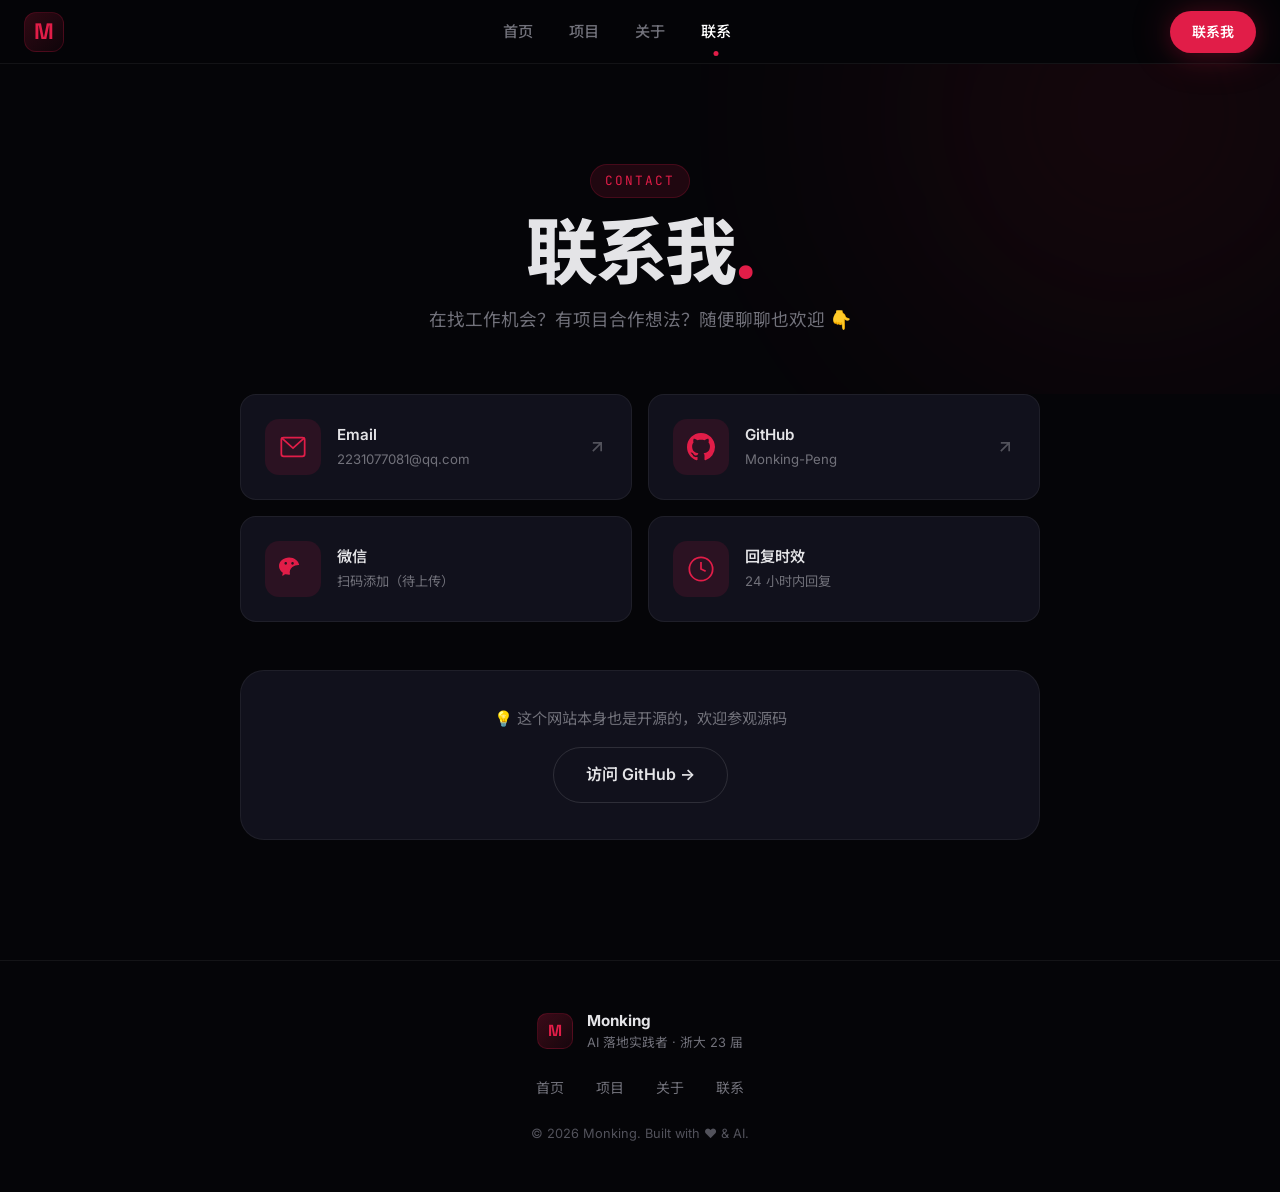
==== contact.html @ 84ed68e5 "🎉 Initial commit — Monking portfolio site Red+Black dark theme, multi-page structure: - index.html: " ====
<!DOCTYPE html>
<html lang="zh-CN">
<head>
  <meta charset="UTF-8" />
  <meta name="viewport" content="width=device-width, initial-scale=1.0" />
  <title>联系 — Monking</title>
  <meta name="description" content="联系 Monking：AI 产品 & FDE 方向求职中，欢迎联系" />
  <link rel="preconnect" href="https://fonts.googleapis.com" />
  <link rel="preconnect" href="https://fonts.gstatic.com" crossorigin />
  <link href="https://fonts.googleapis.com/css2?family=Inter:wght@400;500;600;700;800;900&family=Noto+Sans+SC:wght@400;500;700;900&family=Space+Grotesk:wght@400;500;600;700&family=JetBrains+Mono:wght@400;500&display=swap" rel="stylesheet" />
  <link rel="stylesheet" href="styles.css" />
</head>
<body class="page-inner">

  <!-- ═══════════════════════════ NAVIGATION ═══════════════════════════ -->
  <header id="navbar" class="scrolled">
    <div class="nav-glass"></div>
    <div class="nav-inner">
      <a href="index.html" class="nav-logo group">
        <div class="logo-glow"></div>
        <span class="logo-text">M</span>
      </a>
      <nav class="nav-links">
        <a href="index.html" class="nav-link">首页<span class="nav-dot"></span></a>
        <a href="projects.html" class="nav-link">项目<span class="nav-dot"></span></a>
        <a href="about.html" class="nav-link">关于<span class="nav-dot"></span></a>
        <a href="contact.html" class="nav-link active">联系<span class="nav-dot"></span></a>
      </nav>
      <div class="nav-actions">
        <a href="contact.html" class="btn btn-primary btn-sm">联系我</a>
        <button class="menu-toggle" aria-label="菜单">
          <span></span><span></span><span></span>
        </button>
      </div>
    </div>
  </header>

  <main>
    <!-- ═══════════════════════════ PAGE HEADER ═══════════════════════════ -->
    <section class="page-hero">
      <div class="page-hero-bg">
        <div class="hero-orb hero-orb-1" style="top:-250px;right:-150px;"></div>
      </div>
      <div class="page-hero-content">
        <span class="section-eyebrow">Contact</span>
        <h1 class="page-hero-title">联系我<span class="text-red">.</span></h1>
        <p class="page-hero-desc">在找工作机会？有项目合作想法？随便聊聊也欢迎 👇</p>
      </div>
    </section>

    <!-- ═══════════════════════════ CONTACT ═══════════════════════════ -->
    <section class="contact contact-page">
      <div class="contact-grid">
        <a href="mailto:2231077081@qq.com" class="contact-card group">
          <div class="contact-card-icon">
            <svg width="28" height="28" viewBox="0 0 24 24" fill="none" stroke="currentColor" stroke-width="1.5">
              <rect x="2" y="4" width="20" height="16" rx="2"/>
              <path d="M22 4L12 13 2 4"/>
            </svg>
          </div>
          <div class="contact-card-info">
            <h4>Email</h4>
            <span>2231077081@qq.com</span>
          </div>
          <svg class="contact-card-arrow" width="20" height="20" viewBox="0 0 24 24" fill="none" stroke="currentColor" stroke-width="2"><path d="M7 17L17 7M7 7h10v10"/></svg>
        </a>

        <a href="https://github.com/Monking-Peng" target="_blank" rel="noreferrer" class="contact-card group">
          <div class="contact-card-icon">
            <svg width="28" height="28" viewBox="0 0 24 24" fill="currentColor">
              <path d="M12 0C5.37 0 0 5.37 0 12c0 5.31 3.435 9.795 8.205 11.385.6.105.825-.255.825-.57 0-.285-.015-1.23-.015-2.235-3.015.555-3.795-.735-4.035-1.41-.135-.345-.72-1.41-1.23-1.695-.42-.225-1.02-.78-.015-.795.945-.015 1.62.87 1.845 1.23 1.08 1.815 2.805 1.305 3.495.99.105-.78.42-1.305.765-1.605-2.67-.3-5.46-1.335-5.46-5.925 0-1.305.465-2.385 1.23-3.225-.12-.3-.54-1.53.12-3.18 0 0 1.005-.315 3.3 1.23.96-.27 1.98-.405 3-.405s2.04.135 3 .405c2.295-1.56 3.3-1.23 3.3-1.23.66 1.65.24 2.88.12 3.18.765.84 1.23 1.905 1.23 3.225 0 4.605-2.805 5.625-5.475 5.925.435.375.81 1.095.81 2.22 0 1.605-.015 2.895-.015 3.3 0 .315.225.69.825.57A12.02 12.02 0 0024 12c0-6.63-5.37-12-12-12z"/>
            </svg>
          </div>
          <div class="contact-card-info">
            <h4>GitHub</h4>
            <span>Monking-Peng</span>
          </div>
          <svg class="contact-card-arrow" width="20" height="20" viewBox="0 0 24 24" fill="none" stroke="currentColor" stroke-width="2"><path d="M7 17L17 7M7 7h10v10"/></svg>
        </a>

        <div class="contact-card contact-wechat">
          <div class="contact-card-icon">
            <svg width="28" height="28" viewBox="0 0 24 24" fill="currentColor">
              <path d="M8.691 2.188C3.891 2.188 0 5.476 0 9.53c0 2.212 1.17 4.203 3.002 5.55a.59.59 0 01.213.665l-.39 1.48c-.019.07-.048.141-.048.213 0 .163.13.295.29.295a.326.326 0 00.167-.054l1.903-1.114a.864.864 0 01.717-.098 10.16 10.16 0 002.837.403c.276 0 .543-.027.811-.05-.857-2.578.157-4.972 1.932-6.446 1.703-1.415 3.882-1.98 5.853-1.838-.576-3.583-4.196-6.348-8.596-6.348zM5.785 5.991c.642 0 1.162.529 1.162 1.18a1.17 1.17 0 01-1.162 1.178A1.17 1.17 0 014.623 7.17c0-.651.52-1.18 1.162-1.18zm5.813 0c.642 0 1.162.529 1.162 1.18a1.17 1.17 0 01-1.162 1.178 1.17 1.17 0 01-1.162-1.178c0-.651.52-1.18 1.162-1.18z"/>
            </svg>
          </div>
          <div class="contact-card-info">
            <h4>微信</h4>
            <span>扫码添加（待上传）</span>
          </div>
        </div>

        <div class="contact-card contact-message">
          <div class="contact-card-icon">
            <svg width="28" height="28" viewBox="0 0 24 24" fill="none" stroke="currentColor" stroke-width="1.5">
              <circle cx="12" cy="12" r="10"/>
              <path d="M12 6v6l4 2"/>
            </svg>
          </div>
          <div class="contact-card-info">
            <h4>回复时效</h4>
            <span>24 小时内回复</span>
          </div>
        </div>
      </div>

      <!-- Extra: open source -->
      <div class="contact-open-source">
        <p>💡 这个网站本身也是开源的，欢迎参观源码</p>
        <a href="https://github.com/Monking-Peng" target="_blank" rel="noreferrer" class="btn btn-ghost">访问 GitHub →</a>
      </div>
    </section>
  </main>

  <!-- ═══════════════════════════ FOOTER ═══════════════════════════ -->
  <footer class="footer">
    <div class="footer-inner">
      <div class="footer-brand">
        <span class="footer-logo">M</span>
        <div>
          <p class="footer-name">Monking</p>
          <p class="footer-tagline">AI 落地实践者 · 浙大 23 届</p>
        </div>
      </div>
      <div class="footer-links">
        <a href="index.html">首页</a>
        <a href="projects.html">项目</a>
        <a href="about.html">关于</a>
        <a href="contact.html">联系</a>
      </div>
      <p class="footer-copy">© 2026 Monking. Built with ❤️ & AI.</p>
    </div>
  </footer>

  <script src="script.js"></script>
</body>
</html>
---- styles.css ----
/* ═══════════════════════════════════════════════════════
   Monking Portfolio — Dark Red+Black Theme
   ═══════════════════════════════════════════════════════ */

/* ── Reset & Base ─────────────────────────────────── */
*, *::before, *::after { box-sizing: border-box; margin: 0; padding: 0; }
html { scroll-behavior: smooth; scrollbar-width: thin; scrollbar-color: #e11d48 #0c0c14; }
body {
  font-family: 'Inter', 'Noto Sans SC', system-ui, -apple-system, sans-serif;
  background: #050508;
  color: #e4e4e7;
  line-height: 1.6;
  overflow-x: hidden;
  -webkit-font-smoothing: antialiased;
}

/* Selection */
::selection { background: rgba(225, 29, 72, 0.4); color: #fff; }

/* Links */
a { color: inherit; text-decoration: none; }

/* Focus */
:focus-visible { outline: 2px solid #e11d48; outline-offset: 3px; border-radius: 4px; }

/* ── CSS Variables ────────────────────────────────── */
:root {
  --bg-deep:    #050508;
  --bg-surface: #0b0b14;
  --bg-card:    #11111c;
  --bg-card-hover: #181826;
  --red:        #e11d48;
  --red-glow:   #f43f5e;
  --red-dim:    #9f1239;
  --red-glass:  rgba(225, 29, 72, 0.12);
  --red-glass-hover: rgba(225, 29, 72, 0.2);
  --text:       #e4e4e7;
  --text-muted: #71717a;
  --text-dim:   #52525b;
  --border:     rgba(255,255,255,0.06);
  --border-red: rgba(225, 29, 72, 0.2);
  --radius:     16px;
  --radius-lg:  24px;
  --radius-xl:  32px;
  --font-display: 'Space Grotesk', 'Inter', 'Noto Sans SC', sans-serif;
  --font-mono:  'JetBrains Mono', monospace;
}

/* ── Utility Classes ──────────────────────────────── */
.text-red { color: var(--red); }
.group:hover .group-hover\:text-red { color: var(--red); }

/* ── Buttons ──────────────────────────────────────── */
.btn {
  display: inline-flex; align-items: center; gap: 8px;
  padding: 14px 32px; border-radius: 9999px;
  font-weight: 600; font-size: 1rem;
  transition: all 0.3s cubic-bezier(0.25, 0.8, 0.25, 1.2);
  cursor: pointer; border: none; position: relative; overflow: hidden;
}
.btn-sm { padding: 10px 22px; font-size: 0.875rem; }
.btn-primary {
  background: var(--red); color: #fff;
  box-shadow: 0 0 40px rgba(225, 29, 72, 0.25), 0 4px 20px rgba(225, 29, 72, 0.15);
}
.btn-primary:hover {
  transform: translateY(-2px);
  box-shadow: 0 0 60px rgba(225, 29, 72, 0.4), 0 8px 30px rgba(225, 29, 72, 0.25);
  background: #e8395c;
}
.btn-ghost {
  background: transparent; color: var(--text);
  border: 1px solid rgba(255,255,255,0.12);
}
.btn-ghost:hover {
  border-color: var(--red);
  color: var(--red);
  background: var(--red-glass);
  transform: translateY(-2px);
}

/* ── Section Shared ───────────────────────────────── */
.section-header {
  text-align: center; margin-bottom: 80px;
}
.section-eyebrow {
  display: inline-block; font-family: var(--font-mono); font-size: 0.8rem;
  letter-spacing: 0.15em; text-transform: uppercase;
  color: var(--red); margin-bottom: 16px;
  padding: 6px 14px; border-radius: 9999px;
  background: var(--red-glass); border: 1px solid var(--border-red);
}
.section-title {
  font-family: var(--font-display); font-size: clamp(2.5rem, 6vw, 4rem);
  font-weight: 800; letter-spacing: -0.03em; line-height: 1.1;
  margin-bottom: 16px;
}
.section-desc {
  color: var(--text-muted); font-size: 1.125rem; max-width: 500px; margin: 0 auto;
}

/* ═══════════════════════ NAVIGATION ═════════════════ */
#navbar {
  position: fixed; top: 0; left: 0; right: 0; z-index: 100;
  transition: all 0.3s ease;
}
#navbar.scrolled .nav-glass {
  background: rgba(5,5,8,0.85);
  border-bottom-color: rgba(255,255,255,0.06);
}
.nav-glass {
  position: absolute; inset: 0;
  background: rgba(5,5,8,0.6);
  backdrop-filter: blur(20px); -webkit-backdrop-filter: blur(20px);
  border-bottom: 1px solid transparent;
  transition: all 0.3s ease;
}
.nav-inner {
  position: relative; max-width: 1280px; margin: 0 auto; padding: 0 24px;
  display: flex; align-items: center; justify-content: space-between; height: 64px;
}

/* Logo */
.nav-logo {
  position: relative; width: 40px; height: 40px;
  display: flex; align-items: center; justify-content: center;
  border-radius: 12px;
  background: linear-gradient(135deg, rgba(225,29,72,0.2), rgba(225,29,72,0.05));
  border: 1px solid var(--border-red);
  transition: all 0.3s ease;
}
.nav-logo:hover { transform: scale(1.08); border-color: var(--red); }
.logo-glow {
  position: absolute; inset: -4px; border-radius: 16px;
  background: radial-gradient(circle, rgba(225,29,72,0.3), transparent 70%);
  opacity: 0; transition: opacity 0.3s ease;
}
.nav-logo:hover .logo-glow { opacity: 1; }
.logo-text {
  font-family: var(--font-display); font-size: 1.4rem; font-weight: 800;
  color: var(--red); position: relative; z-index: 1;
}

/* Nav Links */
.nav-links {
  display: none; align-items: center; gap: 36px;
}
@media (min-width: 768px) { .nav-links { display: flex; } }
.nav-link {
  position: relative; font-size: 0.95rem; font-weight: 500;
  color: var(--text-muted); transition: color 0.2s ease; padding: 4px 0;
}
.nav-link:hover,
.nav-link.active { color: #fff; }
.nav-dot {
  position: absolute; bottom: -8px; left: 50%; transform: translateX(-50%);
  width: 5px; height: 5px; border-radius: 50%; background: var(--red);
  opacity: 0; transition: opacity 0.2s ease;
}
.nav-link.active .nav-dot { opacity: 1; }
.nav-link:hover .nav-dot { opacity: 0.6; }

/* Nav actions */
.nav-actions { display: flex; align-items: center; gap: 12px; }

/* Hamburger */
.menu-toggle {
  display: flex; flex-direction: column; gap: 5px;
  background: none; border: none; padding: 8px; cursor: pointer;
}
.menu-toggle span {
  display: block; width: 22px; height: 2px;
  background: var(--text); border-radius: 2px; transition: all 0.3s ease;
}
@media (min-width: 768px) { .menu-toggle { display: none; } }

/* Mobile nav overlay */
.nav-links.mobile-open {
  display: flex; flex-direction: column;
  position: fixed; top: 64px; left: 0; right: 0; bottom: 0;
  background: rgba(5,5,8,0.95); backdrop-filter: blur(20px);
  padding: 40px 24px; gap: 8px; z-index: 99;
}
.nav-links.mobile-open .nav-link {
  font-size: 1.3rem; padding: 14px 0; border-bottom: 1px solid var(--border);
}

/* ═══════════════════════ SIDE SOCIAL ════════════════ */
.side-social {
  position: fixed; right: 20px; top: 50%; transform: translateY(-50%);
  z-index: 90; display: none; flex-direction: column; gap: 2px;
  padding: 8px; border-radius: 20px;
  background: rgba(17,17,28,0.7); backdrop-filter: blur(12px);
  border: 1px solid var(--border);
}
@media (min-width: 1024px) { .side-social { display: flex; } }
.side-social-link {
  display: flex; align-items: center; justify-content: center;
  width: 40px; height: 40px; border-radius: 12px;
  color: var(--text-muted); transition: all 0.2s ease;
}
.side-social-link svg { width: 20px; height: 20px; }
.side-social-link:hover {
  color: var(--red); background: var(--red-glass);
}

/* ═══════════════════════ HERO ═══════════════════════ */
.hero {
  position: relative; min-height: 100vh; display: flex;
  align-items: center; justify-content: center; padding: 120px 24px 80px;
  overflow: hidden;
}

/* Background decorations */
.hero-bg { position: absolute; inset: 0; pointer-events: none; }
.hero-grid {
  position: absolute; inset: 0;
  background-image:
    linear-gradient(rgba(255,255,255,0.02) 1px, transparent 1px),
    linear-gradient(90deg, rgba(255,255,255,0.02) 1px, transparent 1px);
  background-size: 60px 60px;
  mask-image: radial-gradient(ellipse 70% 60% at 50% 40%, black 30%, transparent 70%);
}
.hero-orb {
  position: absolute; border-radius: 50%; filter: blur(120px); opacity: 0.4;
}
.hero-orb-1 {
  width: 600px; height: 600px;
  background: radial-gradient(circle, rgba(225,29,72,0.25), transparent);
  top: -200px; right: -150px;
}
.hero-orb-2 {
  width: 400px; height: 400px;
  background: radial-gradient(circle, rgba(225,29,72,0.15), transparent);
  bottom: 10%; left: -100px;
}
.hero-scanline {
  position: absolute; inset: 0;
  background: repeating-linear-gradient(0deg, transparent, transparent 2px, rgba(0,0,0,0.03) 2px, rgba(0,0,0,0.03) 4px);
  pointer-events: none;
}

/* Hero Content */
.hero-content {
  position: relative; z-index: 2; max-width: 800px; text-align: center;
}
.hero-badge {
  display: inline-flex; align-items: center; gap: 8px;
  padding: 8px 18px; border-radius: 9999px;
  background: rgba(255,255,255,0.04); border: 1px solid var(--border);
  font-size: 0.875rem; color: var(--text-muted); margin-bottom: 40px;
  animation: fadeInUp 0.6s ease both;
}
.badge-dot {
  width: 7px; height: 7px; border-radius: 50%;
  background: #22c55e; box-shadow: 0 0 8px rgba(34,197,94,0.5);
  animation: pulse-dot 2s ease-in-out infinite;
}
@keyframes pulse-dot {
  0%, 100% { opacity: 1; } 50% { opacity: 0.4; }
}

/* Name */
.hero-name {
  position: relative; margin-bottom: 28px; animation: fadeInUp 0.6s 0.1s ease both;
}
.hero-greeting {
  display: block; font-size: 1.25rem; font-weight: 500;
  color: var(--text-muted); margin-bottom: 8px;
}
.hero-name-text {
  display: block; font-family: var(--font-display);
  font-size: clamp(4rem, 12vw, 8rem); font-weight: 900;
  letter-spacing: -0.04em; line-height: 0.95;
  background: linear-gradient(180deg, #fff 0%, rgba(255,255,255,0.7) 100%);
  -webkit-background-clip: text; -webkit-text-fill-color: transparent;
  background-clip: text;
  filter: drop-shadow(0 0 80px rgba(225, 29, 72, 0.5));
}
.hero-name-glow {
  position: absolute; bottom: -10px; left: 50%; transform: translateX(-50%);
  width: 60%; height: 3px;
  background: linear-gradient(90deg, transparent, var(--red), transparent);
  border-radius: 2px;
}

/* Punchline */
.hero-punchline {
  font-family: var(--font-display); font-size: clamp(1.4rem, 3vw, 1.8rem);
  font-weight: 600; line-height: 1.3; margin-bottom: 16px;
  animation: fadeInUp 0.6s 0.2s ease both;
}
.hero-desc {
  font-size: 1.1rem; color: var(--text-muted); line-height: 1.7;
  margin-bottom: 40px; animation: fadeInUp 0.6s 0.3s ease both;
}

/* CTAs */
.hero-ctas {
  display: flex; align-items: center; justify-content: center; gap: 16px;
  flex-wrap: wrap; margin-bottom: 64px; animation: fadeInUp 0.6s 0.4s ease both;
}

/* Stats */
.hero-stats {
  display: flex; align-items: center; justify-content: center; gap: 40px;
  animation: fadeInUp 0.6s 0.5s ease both;
}
.stat { text-align: center; }
.stat-num {
  font-family: var(--font-display); font-size: 2.4rem; font-weight: 800;
  color: #fff; display: block; line-height: 1;
}
.stat-unit { font-size: 1.2rem; color: var(--red); }
.stat-label {
  display: block; font-size: 0.8rem; color: var(--text-muted);
  text-transform: uppercase; letter-spacing: 0.1em; margin-top: 4px;
}
.stat-divider {
  width: 1px; height: 36px; background: var(--border);
}

/* Scroll indicator */
.scroll-indicator {
  position: absolute; bottom: 32px; left: 50%; transform: translateX(-50%);
  display: flex; flex-direction: column; align-items: center; gap: 8px;
  color: var(--text-dim); font-size: 0.75rem; letter-spacing: 0.1em;
  animation: fadeInUp 0.6s 0.7s ease both;
}
.scroll-mouse {
  width: 22px; height: 36px; border-radius: 11px;
  border: 2px solid rgba(255,255,255,0.15);
  display: flex; justify-content: center; padding-top: 8px;
}
.scroll-wheel {
  width: 3px; height: 8px; border-radius: 2px;
  background: var(--red);
  animation: scroll-wheel 2s ease-in-out infinite;
}
@keyframes scroll-wheel {
  0% { transform: translateY(0); opacity: 1; }
  80% { transform: translateY(10px); opacity: 0; }
  100% { transform: translateY(10px); opacity: 0; }
}
@keyframes fadeInUp {
  from { opacity: 0; transform: translateY(20px); }
  to   { opacity: 1; transform: translateY(0); }
}

/* ═══════════════════════ PROJECTS ═══════════════════ */
.projects {
  position: relative; padding: 120px 24px;
  background: var(--bg-surface);
}
.projects-grid {
  max-width: 1080px; margin: 0 auto; display: flex; flex-direction: column; gap: 32px;
}

/* Project Card */
.project-card {
  border-radius: var(--radius-lg); position: relative; overflow: hidden;
}
.project-card::before {
  content: ''; position: absolute; inset: 0; border-radius: inherit;
  background: linear-gradient(135deg, var(--border-red), transparent 50%, var(--border-red));
  padding: 1px; mask: linear-gradient(#fff 0 0) content-box, linear-gradient(#fff 0 0);
  -webkit-mask: linear-gradient(#fff 0 0) content-box, linear-gradient(#fff 0 0);
  mask-composite: exclude; -webkit-mask-composite: xor;
  opacity: 0.5; transition: opacity 0.3s ease;
}
.project-card:hover::before { opacity: 1; }
.project-card-inner {
  background: var(--bg-card); border-radius: inherit;
  display: grid; grid-template-columns: 1fr;
  transition: background 0.3s ease;
}
@media (min-width: 768px) { .project-card-inner { grid-template-columns: 1fr 1fr; } }
.project-card:hover .project-card-inner {
  background: var(--bg-card-hover);
}

/* Project Visual (left side) */
.project-visual {
  position: relative; padding: 48px; display: flex;
  flex-direction: column; align-items: center; justify-content: center;
  min-height: 280px; overflow: hidden;
}
.project-icon-wrap { position: relative; z-index: 2; margin-bottom: 20px; }
.project-icon {
  width: 80px; height: 80px; border-radius: 20px;
  background: var(--bg-card); border: 1px solid var(--border-red);
  display: flex; align-items: center; justify-content: center;
  color: var(--red); position: relative; z-index: 1;
}
.project-icon-glow {
  position: absolute; inset: -10px; border-radius: 30px;
  background: radial-gradient(circle, var(--red-glass), transparent 70%);
  animation: icon-pulse 3s ease-in-out infinite;
}
@keyframes icon-pulse {
  0%, 100% { opacity: 0.4; transform: scale(1); }
  50% { opacity: 0.8; transform: scale(1.08); }
}

.project-visual-bg {
  position: absolute; inset: 0;
  display: flex; align-items: center; justify-content: center;
  opacity: 0.15; font-family: var(--font-mono); font-size: 0.85rem;
  pointer-events: none;
}
.project-code-chunk {
  background: rgba(0,0,0,0.4); padding: 20px 28px; border-radius: 12px;
  border: 1px solid rgba(255,255,255,0.04); line-height: 2;
}
.code-line { color: var(--text-dim); }
.code-line.indent { padding-left: 16px; }
.code-keyword { color: #c084fc; }
.code-func { color: #60a5fa; }
.code-string { color: #fbbf24; }
.code-comment { color: #4ade80; }

.project-status {
  position: absolute; top: 20px; right: 20px; z-index: 3;
  padding: 4px 12px; border-radius: 9999px;
  font-size: 0.75rem; font-weight: 500;
  background: rgba(251,191,36,0.12); color: #fbbf24;
  border: 1px solid rgba(251,191,36,0.25);
}

/* Project Info (right side) */
.project-info {
  padding: 48px; display: flex; flex-direction: column; justify-content: center;
}
.project-tags { display: flex; flex-wrap: wrap; gap: 8px; margin-bottom: 16px; }
.tag {
  padding: 4px 12px; border-radius: 9999px; font-size: 0.75rem;
  background: var(--red-glass); color: var(--red);
  border: 1px solid var(--border-red);
}
.project-title {
  font-family: var(--font-display); font-size: 1.6rem; font-weight: 700;
  margin-bottom: 12px; color: #fff;
}
.project-desc {
  color: var(--text-muted); font-size: 0.95rem; line-height: 1.7; margin-bottom: 20px;
}

/* Feature items */
.project-features { display: flex; flex-direction: column; gap: 10px; margin-bottom: 28px; }
.feature-item {
  display: flex; align-items: center; gap: 10px;
  font-size: 0.9rem; color: var(--text);
}
.feature-icon { font-size: 1.1rem; flex-shrink: 0; }

/* Project link */
.project-link {
  display: inline-flex; align-items: center; gap: 8px;
  font-size: 0.9rem; font-weight: 600; color: var(--red);
  transition: gap 0.2s ease;
}
.project-link:not(.disabled):hover { gap: 12px; }
.project-link.disabled {
  color: var(--text-dim); cursor: default; pointer-events: none;
}

/* ═══════════════════════ ABOUT ══════════════════════ */
.about {
  position: relative; padding: 120px 24px;
  overflow: hidden;
}
.about-bg-orb {
  position: absolute; width: 500px; height: 500px;
  background: radial-gradient(circle, rgba(225,29,72,0.08), transparent);
  top: 50%; left: 50%; transform: translate(-50%, -50%);
  border-radius: 50%; filter: blur(100px); pointer-events: none;
}
.about-grid {
  position: relative; z-index: 1; max-width: 1080px; margin: 0 auto;
  display: grid; grid-template-columns: 1fr; gap: 24px;
}
@media (min-width: 768px) { .about-grid { grid-template-columns: 1fr 1fr; } }

/* About cards */
.about-card {
  position: relative; background: var(--bg-card);
  border: 1px solid var(--border); border-radius: var(--radius-lg);
  padding: 40px; overflow: hidden;
  transition: all 0.3s ease;
}
.about-card:hover { border-color: var(--border-red); background: var(--bg-card-hover); }
.about-card-accent {
  position: absolute; top: 0; left: 0; width: 100%; height: 2px;
  background: linear-gradient(90deg, transparent, var(--red), transparent);
  opacity: 0; transition: opacity 0.3s ease;
}
.about-card:hover .about-card-accent { opacity: 1; }
.about-card h3 { font-size: 1.25rem; font-weight: 700; margin-bottom: 16px; }
.about-card p { color: var(--text-muted); font-size: 0.95rem; line-height: 1.7; margin-bottom: 12px; }
.about-card strong { color: #fff; font-weight: 600; }

/* Bio */
.about-bio { grid-column: 1 / -1; }
.about-highlight {
  display: flex; align-items: flex-start; gap: 14px;
  margin-top: 20px; padding: 20px;
  background: var(--red-glass); border-radius: var(--radius);
  border: 1px solid var(--border-red);
}
.highlight-icon { font-size: 1.5rem; flex-shrink: 0; }
.about-highlight strong { display: block; margin-bottom: 4px; }
.about-highlight p { margin-bottom: 0; font-size: 0.875rem; }

/* Skills */
.skills-grid { display: flex; flex-direction: column; gap: 20px; }
.skill-group-label {
  font-size: 0.75rem; font-weight: 600; text-transform: uppercase;
  letter-spacing: 0.08em; color: var(--red); margin-bottom: 10px; display: block;
}
.skill-tags { display: flex; flex-wrap: wrap; gap: 8px; }
.skill-tag {
  padding: 6px 14px; border-radius: 9999px; font-size: 0.8rem;
  background: rgba(255,255,255,0.04); color: var(--text);
  border: 1px solid var(--border); transition: all 0.2s ease;
}
.skill-tag:hover { border-color: var(--red); color: var(--red); background: var(--red-glass); }

/* Philosophy */
.about-philosophy { grid-column: 1 / -1; }
.philosophy-list { display: flex; flex-direction: column; gap: 20px; }
.philosophy-item { display: flex; gap: 16px; }
.philosophy-num {
  font-family: var(--font-display); font-size: 1.4rem; font-weight: 800;
  color: var(--red); flex-shrink: 0; width: 36px;
}
.philosophy-item strong { display: block; margin-bottom: 2px; }
.philosophy-item p { margin-bottom: 0; }

/* ═══════════════════════ CONTACT ════════════════════ */
.contact {
  padding: 120px 24px;
  background: var(--bg-surface);
}
.contact-grid {
  max-width: 800px; margin: 0 auto;
  display: grid; grid-template-columns: 1fr; gap: 16px;
}
@media (min-width: 640px) { .contact-grid { grid-template-columns: 1fr 1fr; } }

.contact-card {
  display: flex; align-items: center; gap: 16px;
  padding: 24px; border-radius: var(--radius);
  background: var(--bg-card); border: 1px solid var(--border);
  transition: all 0.3s ease; cursor: pointer; position: relative; overflow: hidden;
}
.contact-card:hover {
  border-color: var(--border-red); background: var(--bg-card-hover);
  transform: translateY(-2px);
  box-shadow: 0 8px 30px rgba(0,0,0,0.4);
}
.contact-card-icon {
  width: 56px; height: 56px; border-radius: 14px;
  display: flex; align-items: center; justify-content: center;
  background: var(--red-glass); color: var(--red);
  flex-shrink: 0; transition: all 0.3s ease;
}
.contact-card:hover .contact-card-icon {
  background: rgba(225,29,72,0.25); box-shadow: 0 0 20px rgba(225,29,72,0.2);
}
.contact-card-info { flex: 1; min-width: 0; }
.contact-card-info h4 {
  font-size: 0.95rem; font-weight: 600; margin-bottom: 2px;
}
.contact-card-info span {
  font-size: 0.825rem; color: var(--text-muted);
  overflow: hidden; text-overflow: ellipsis; white-space: nowrap; display: block;
}
.contact-card-arrow {
  color: var(--text-dim); flex-shrink: 0; transition: all 0.3s ease;
}
.contact-card:hover .contact-card-arrow {
  color: var(--red); transform: translate(2px, -2px);
}
.contact-wechat { cursor: default; }

/* ═══════════════════════ FOOTER ═════════════════════ */
.footer {
  border-top: 1px solid var(--border); padding: 48px 24px;
  background: var(--bg-deep);
}
.footer-inner {
  max-width: 1080px; margin: 0 auto;
  display: flex; flex-direction: column; align-items: center; gap: 24px;
}
.footer-brand { display: flex; align-items: center; gap: 14px; }
.footer-logo {
  width: 36px; height: 36px; border-radius: 10px;
  background: linear-gradient(135deg, rgba(225,29,72,0.25), rgba(225,29,72,0.08));
  border: 1px solid var(--border-red);
  display: flex; align-items: center; justify-content: center;
  font-family: var(--font-display); font-weight: 800; font-size: 1rem;
  color: var(--red);
}
.footer-name { font-weight: 700; font-size: 0.95rem; }
.footer-tagline { font-size: 0.8rem; color: var(--text-muted); }
.footer-links { display: flex; gap: 32px; flex-wrap: wrap; justify-content: center; }
.footer-links a { font-size: 0.875rem; color: var(--text-muted); transition: color 0.2s ease; }
.footer-links a:hover { color: var(--red); }
.footer-copy {
  font-size: 0.8rem; color: var(--text-dim); text-align: center;
}

/* ═══════════════════════ INNER PAGES ════════════════ */
.page-inner { padding-top: 64px; }

/* Page Hero (sub-page header) */
.page-hero {
  position: relative; overflow: hidden;
  padding: 100px 24px 60px; text-align: center;
}
.page-hero-bg { position: absolute; inset: 0; pointer-events: none; }
.page-hero-content { position: relative; z-index: 2; max-width: 700px; margin: 0 auto; }
.page-hero-title {
  font-family: var(--font-display);
  font-size: clamp(2.5rem, 7vw, 4.5rem); font-weight: 800;
  letter-spacing: -0.03em; line-height: 1.1; margin-bottom: 12px;
}
.page-hero-desc {
  color: var(--text-muted); font-size: 1.1rem; line-height: 1.6;
}

/* Homepage Overview */
.home-overview {
  padding: 80px 24px 120px;
  background: var(--bg-surface);
}
.overview-grid {
  max-width: 1000px; margin: 0 auto;
  display: grid; grid-template-columns: 1fr; gap: 24px;
}
@media (min-width: 768px) { .overview-grid { grid-template-columns: repeat(3, 1fr); } }
.overview-card {
  display: flex; flex-direction: column;
  padding: 36px; border-radius: var(--radius-lg);
  background: var(--bg-card); border: 1px solid var(--border);
  transition: all 0.3s cubic-bezier(0.25, 0.8, 0.25, 1);
}
.overview-card:hover {
  border-color: var(--border-red); background: var(--bg-card-hover);
  transform: translateY(-4px);
  box-shadow: 0 16px 48px rgba(0,0,0,0.5), 0 0 30px rgba(225,29,72,0.08);
}
.overview-card-icon {
  width: 64px; height: 64px; border-radius: 16px;
  display: flex; align-items: center; justify-content: center;
  background: var(--red-glass); color: var(--red);
  margin-bottom: 20px; transition: all 0.3s ease;
}
.overview-card:hover .overview-card-icon {
  box-shadow: 0 0 24px rgba(225,29,72,0.25);
}
.overview-card h3 {
  font-family: var(--font-display); font-size: 1.3rem; font-weight: 700;
  margin-bottom: 8px;
}
.overview-card p {
  color: var(--text-muted); font-size: 0.9rem; line-height: 1.6;
  flex: 1; margin-bottom: 16px;
}
.overview-card-link {
  font-size: 0.875rem; font-weight: 600; color: var(--red);
}

/* About Page */
.about-page { padding: 0 24px 120px; }
.about-edu { }
.edu-item { display: flex; gap: 16px; }
.edu-year {
  font-family: var(--font-mono); font-size: 0.85rem;
  color: var(--red); white-space: nowrap; padding-top: 3px;
}
.edu-info strong { display: block; margin-bottom: 2px; }
.edu-info p { margin-bottom: 0 !important; }

/* Project tech row */
.project-tech {
  display: flex; align-items: center; flex-wrap: wrap; gap: 8px;
  margin-bottom: 20px; padding-top: 20px;
  border-top: 1px solid var(--border);
}
.project-tech-label {
  font-size: 0.8rem; color: var(--text-dim); margin-right: 4px;
}

/* Contact Page */
.contact-page { padding: 0 24px 120px; background: transparent; }
.contact-message { cursor: default; }
.contact-open-source {
  max-width: 800px; margin: 48px auto 0; text-align: center;
  padding: 36px; border-radius: var(--radius-lg);
  background: var(--bg-card); border: 1px solid var(--border);
}
.contact-open-source p {
  color: var(--text-muted); font-size: 0.95rem; margin-bottom: 16px;
}

/* ═══════════════════════ RESPONSIVE ═════════════════ */
@media (max-width: 480px) {
  .hero-stats { gap: 24px; }
  .stat-num { font-size: 1.8rem; }
  .hero-ctas { flex-direction: column; }
  .btn { width: 100%; justify-content: center; }
  .project-visual { padding: 32px; min-height: 220px; }
  .project-info { padding: 32px; }
  .about-card { padding: 28px; }
}
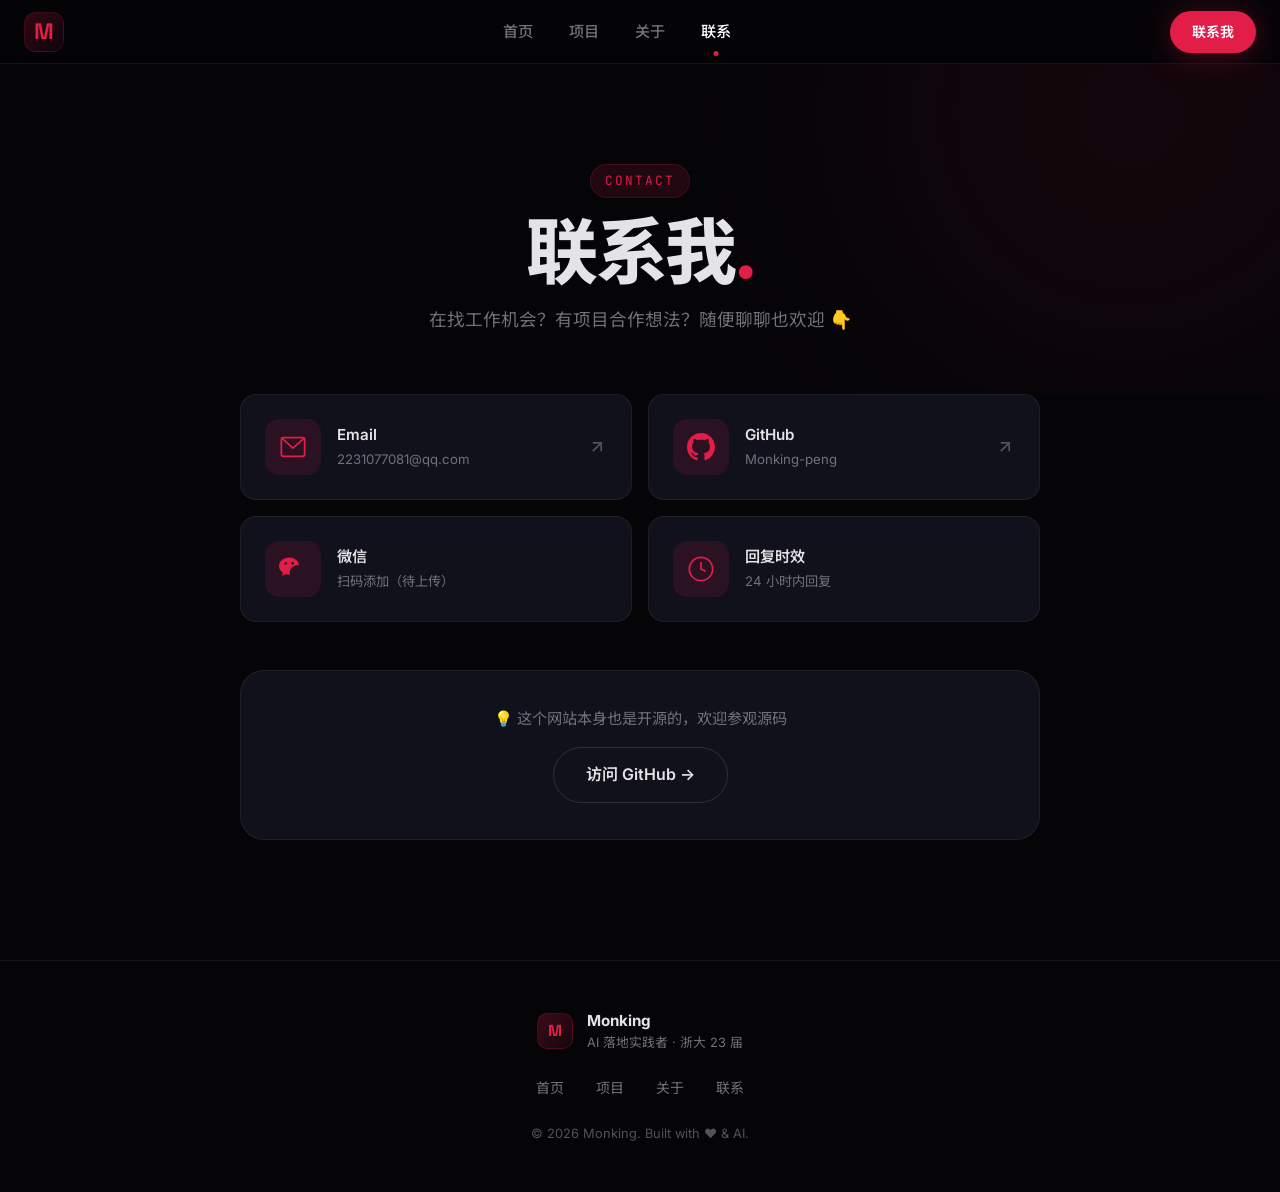
==== commit 9e7da472: "fix: 更新 GitHub 链接为实际用户名 Monking-peng" ====
--- a/contact.html
+++ b/contact.html
@@ -65,7 +65,7 @@
           <svg class="contact-card-arrow" width="20" height="20" viewBox="0 0 24 24" fill="none" stroke="currentColor" stroke-width="2"><path d="M7 17L17 7M7 7h10v10"/></svg>
         </a>
 
-        <a href="https://github.com/Monking-Peng" target="_blank" rel="noreferrer" class="contact-card group">
+        <a href="https://github.com/Monking-peng" target="_blank" rel="noreferrer" class="contact-card group">
           <div class="contact-card-icon">
             <svg width="28" height="28" viewBox="0 0 24 24" fill="currentColor">
               <path d="M12 0C5.37 0 0 5.37 0 12c0 5.31 3.435 9.795 8.205 11.385.6.105.825-.255.825-.57 0-.285-.015-1.23-.015-2.235-3.015.555-3.795-.735-4.035-1.41-.135-.345-.72-1.41-1.23-1.695-.42-.225-1.02-.78-.015-.795.945-.015 1.62.87 1.845 1.23 1.08 1.815 2.805 1.305 3.495.99.105-.78.42-1.305.765-1.605-2.67-.3-5.46-1.335-5.46-5.925 0-1.305.465-2.385 1.23-3.225-.12-.3-.54-1.53.12-3.18 0 0 1.005-.315 3.3 1.23.96-.27 1.98-.405 3-.405s2.04.135 3 .405c2.295-1.56 3.3-1.23 3.3-1.23.66 1.65.24 2.88.12 3.18.765.84 1.23 1.905 1.23 3.225 0 4.605-2.805 5.625-5.475 5.925.435.375.81 1.095.81 2.22 0 1.605-.015 2.895-.015 3.3 0 .315.225.69.825.57A12.02 12.02 0 0024 12c0-6.63-5.37-12-12-12z"/>
@@ -73,7 +73,7 @@
           </div>
           <div class="contact-card-info">
             <h4>GitHub</h4>
-            <span>Monking-Peng</span>
+            <span>Monking-peng</span>
           </div>
           <svg class="contact-card-arrow" width="20" height="20" viewBox="0 0 24 24" fill="none" stroke="currentColor" stroke-width="2"><path d="M7 17L17 7M7 7h10v10"/></svg>
         </a>
@@ -107,7 +107,7 @@
       <!-- Extra: open source -->
       <div class="contact-open-source">
         <p>💡 这个网站本身也是开源的，欢迎参观源码</p>
-        <a href="https://github.com/Monking-Peng" target="_blank" rel="noreferrer" class="btn btn-ghost">访问 GitHub →</a>
+        <a href="https://github.com/Monking-peng" target="_blank" rel="noreferrer" class="btn btn-ghost">访问 GitHub →</a>
       </div>
     </section>
   </main>
